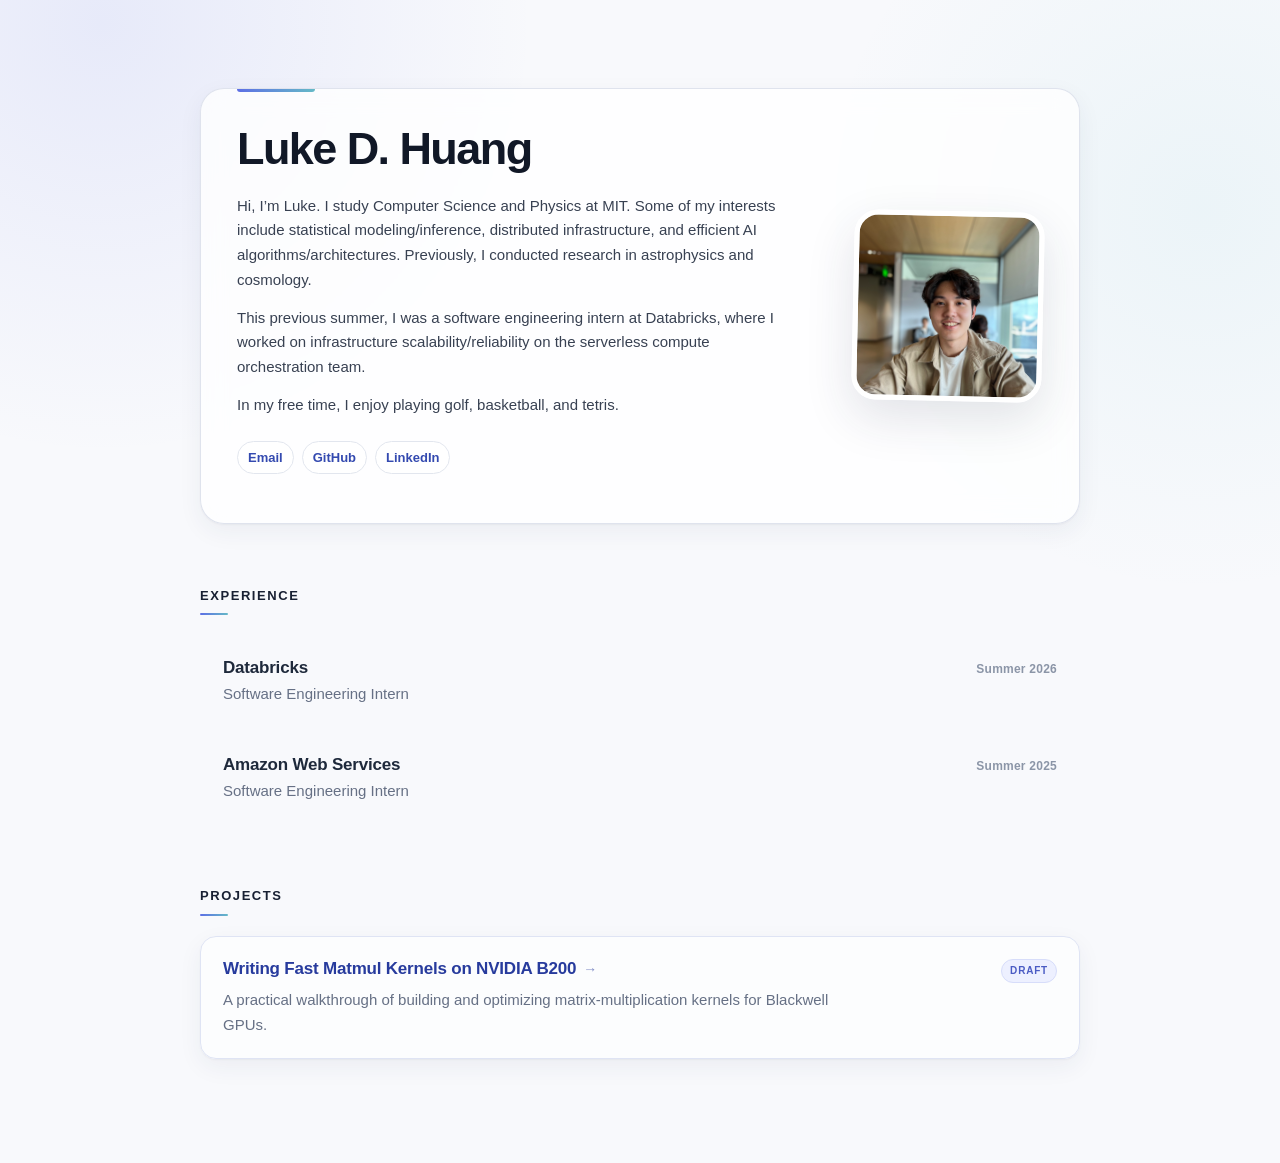
==== index.html @ 39c9af76 "Publish website and B200 matmul blog" ====
<!doctype html>
<html lang="en">
  <head>
    <meta charset="utf-8">
    <meta name="viewport" content="width=device-width, initial-scale=1">
    <meta name="description" content="Luke D. Huang is a Computer Science and Physics student at MIT interested in efficient AI systems, reinforcement learning, and distributed infrastructure.">
    <meta property="og:title" content="Luke D. Huang">
    <meta property="og:description" content="MIT Computer Science and Physics student interested in efficient AI systems.">
    <meta property="og:type" content="website">
    <meta property="og:image" content="assets/luke-huang.jpg">
    <title>Luke D. Huang</title>
    <link rel="icon" href="assets/favicon.svg" type="image/svg+xml">
    <link rel="stylesheet" href="styles.css">
    <script type="application/ld+json">
      {
        "@context": "https://schema.org",
        "@type": "Person",
        "name": "Luke D. Huang",
        "url": "https://lukehuang33.github.io/",
        "image": "https://lukehuang33.github.io/assets/luke-huang.jpg",
        "email": "mailto:ldhuang@mit.edu",
        "affiliation": {
          "@type": "CollegeOrUniversity",
          "name": "Massachusetts Institute of Technology"
        },
        "sameAs": [
          "https://github.com/lukehuang33",
          "https://www.linkedin.com/in/luke-d-huang/"
        ]
      }
    </script>
  </head>
  <body>
    <main class="page">
      <header class="profile">
        <div class="profile-copy">
          <h1>Luke D. Huang</h1>
          <p>
            Hi, I&rsquo;m Luke. I study Computer Science and Physics at MIT. Some of my interests include statistical modeling/inference, distributed infrastructure, and efficient AI algorithms/architectures. Previously, I conducted research in astrophysics and cosmology.
          </p>
          <p>
            This previous summer, I was a software engineering intern at Databricks, where I worked on infrastructure scalability/reliability on the serverless compute orchestration team.
          </p>
          <p>
            In my free time, I enjoy playing golf, basketball, and tetris.
          </p>
          <p class="profile-links">
            <a href="mailto:ldhuang@mit.edu">Email</a>
            <span>/</span>
            <a href="https://github.com/lukehuang33">GitHub</a>
            <span>/</span>
            <a href="https://www.linkedin.com/in/luke-d-huang/">LinkedIn</a>
          </p>
        </div>
        <img class="profile-photo" src="assets/luke-huang.jpg?v=img4291b" alt="Luke D. Huang" width="3024" height="4032">
      </header>

      <section class="experience" aria-labelledby="experience-heading">
        <h2 id="experience-heading">Experience</h2>

        <article class="experience-item">
          <div class="experience-heading">
            <h3>Databricks</h3>
            <span>Summer 2026</span>
          </div>
          <p class="role">Software Engineering Intern</p>
        </article>

        <article class="experience-item">
          <div class="experience-heading">
            <h3>Amazon Web Services</h3>
            <span>Summer 2025</span>
          </div>
          <p class="role">Software Engineering Intern</p>
        </article>

      </section>

      <section class="projects" id="projects" aria-labelledby="projects-heading">
        <h2 id="projects-heading">Projects</h2>

        <article class="project-item">
          <div class="project-heading">
            <h3><a href="blog/b200-matmul-kernels.html">Writing Fast Matmul Kernels on NVIDIA B200</a></h3>
            <span>Draft</span>
          </div>
          <p>A practical walkthrough of building and optimizing matrix-multiplication kernels for Blackwell GPUs.</p>
        </article>
      </section>
    </main>
  </body>
</html>
---- styles.css ----
:root {
  --text: #172033;
  --muted: #667085;
  --subtle: #8b95a7;
  --link: #4059c7;
  --link-hover: #2f46ad;
  --accent: #5d6fe5;
  --accent-soft: #edf0ff;
  --rule: #e2e6ee;
  --paper: #f8f9fc;
  --surface: rgba(255, 255, 255, 0.78);
  --surface-strong: #ffffff;
  --shadow-sm: 0 1px 2px rgba(17, 24, 39, 0.04), 0 8px 24px rgba(38, 48, 79, 0.06);
  --shadow-md: 0 18px 48px rgba(38, 48, 79, 0.13);
  --radius: 16px;
}

* {
  box-sizing: border-box;
}

html {
  scroll-behavior: smooth;
  background: var(--paper);
}

body {
  min-height: 100vh;
  margin: 0;
  background:
    radial-gradient(circle at 8% 2%, rgba(93, 111, 229, 0.11), transparent 27rem),
    radial-gradient(circle at 94% 18%, rgba(88, 186, 200, 0.08), transparent 24rem),
    var(--paper);
  color: var(--text);
  font-family: Inter, ui-sans-serif, -apple-system, BlinkMacSystemFont, "Segoe UI", sans-serif;
  font-size: 15px;
  line-height: 1.65;
  -webkit-font-smoothing: antialiased;
  text-rendering: optimizeLegibility;
}

::selection {
  background: #dfe4ff;
  color: #17245b;
}

a {
  color: var(--link);
  text-decoration: none;
  text-underline-offset: 0.2em;
  transition: color 160ms ease, background-color 160ms ease, transform 160ms ease;
}

a:hover {
  color: var(--link-hover);
}

a:focus-visible {
  border-radius: 4px;
  outline: 3px solid rgba(93, 111, 229, 0.25);
  outline-offset: 3px;
}

.page {
  width: min(880px, calc(100% - 48px));
  margin: 0 auto;
  padding: 88px 0 104px;
}

.profile {
  position: relative;
  display: flex;
  align-items: center;
  gap: 58px;
  padding: 36px;
  overflow: hidden;
  border: 1px solid rgba(218, 223, 234, 0.86);
  border-radius: 24px;
  background: var(--surface);
  box-shadow: var(--shadow-sm);
  backdrop-filter: blur(12px);
}

.profile::before {
  position: absolute;
  top: 0;
  left: 36px;
  width: 78px;
  height: 3px;
  border-radius: 0 0 4px 4px;
  background: linear-gradient(90deg, var(--accent), #65b9c7);
  content: "";
}

.profile-copy {
  position: relative;
  z-index: 1;
  flex: 1;
  min-width: 0;
}

h1 {
  margin: 0 0 20px;
  color: #111827;
  font-size: clamp(34px, 5vw, 45px);
  font-weight: 680;
  letter-spacing: -0.035em;
  line-height: 1.08;
}

.profile p {
  margin: 0 0 13px;
  color: #384152;
}

.profile-links {
  display: flex;
  align-items: center;
  flex-wrap: wrap;
  gap: 8px;
  margin-top: 23px !important;
}

.profile-links a {
  padding: 5px 10px;
  border: 1px solid var(--rule);
  border-radius: 999px;
  background: rgba(255, 255, 255, 0.62);
  color: #344ab0;
  font-size: 13px;
  font-weight: 600;
}

.profile-links a:hover {
  border-color: #cdd4fa;
  background: var(--accent-soft);
  color: #25399d;
  transform: translateY(-1px);
}

.profile-links span {
  display: none;
}

.profile-photo {
  width: 190px;
  height: 190px;
  flex: 0 0 190px;
  display: block;
  border: 5px solid rgba(255, 255, 255, 0.92);
  border-radius: 24px;
  object-fit: cover;
  object-position: center 30%;
  box-shadow: var(--shadow-md);
  transform: rotate(1.25deg);
}

.experience,
.projects {
  margin-top: 64px;
}

h2 {
  margin: 0 0 20px;
  color: #182033;
  font-size: 13px;
  font-weight: 750;
  letter-spacing: 0.12em;
  line-height: 1.25;
  text-transform: uppercase;
}

h2::after {
  width: 28px;
  height: 2px;
  margin: 9px 0 0;
  display: block;
  border-radius: 999px;
  background: linear-gradient(90deg, var(--accent), #65b9c7);
  content: "";
}

.experience-item,
.project-item {
  padding: 20px 22px;
  border: 1px solid transparent;
  border-radius: var(--radius);
  transition: border-color 180ms ease, background-color 180ms ease, box-shadow 180ms ease, transform 180ms ease;
}

.experience-item + .experience-item {
  margin-top: 4px;
}

.experience-item:hover,
.project-item:hover {
  border-color: #e2e6f2;
  background: rgba(255, 255, 255, 0.7);
  box-shadow: var(--shadow-sm);
  transform: translateY(-2px);
}

.experience-heading,
.project-heading {
  display: flex;
  align-items: baseline;
  justify-content: space-between;
  gap: 24px;
}

.experience-heading h3,
.project-heading h3 {
  margin: 0;
  color: #1e293b;
  font-size: 17px;
  font-weight: 650;
  letter-spacing: -0.012em;
  line-height: 1.4;
}

.experience-heading span,
.project-heading span {
  flex: 0 0 auto;
  color: var(--subtle);
  font-size: 12px;
  font-weight: 550;
  letter-spacing: 0.02em;
}

.experience-item p,
.project-item p {
  margin: 5px 0 0;
}

.experience-item .role {
  margin-top: 2px;
  color: var(--muted);
}

.project-item {
  position: relative;
  border-color: #dfe4f4;
  background: rgba(255, 255, 255, 0.68);
  box-shadow: var(--shadow-sm);
}

.project-heading h3 a {
  color: #273b9d;
}

.project-heading h3 a::after {
  margin-left: 7px;
  content: "\2192";
  font-size: 0.82em;
  opacity: 0.58;
}

.project-heading span {
  padding: 3px 8px;
  border: 1px solid #d7ddfa;
  border-radius: 999px;
  background: var(--accent-soft);
  color: #4b5cc4;
  font-size: 10px;
  font-weight: 700;
  letter-spacing: 0.08em;
  text-transform: uppercase;
}

.project-item p {
  max-width: 650px;
  color: var(--muted);
}

@media (max-width: 680px) {
  .page {
    width: min(100% - 32px, 540px);
    padding: 40px 0 72px;
  }

  .profile {
    align-items: flex-start;
    gap: 24px;
    padding: 26px;
  }

  .profile::before {
    left: 26px;
  }

  .profile-photo {
    width: 128px;
    height: 128px;
    flex-basis: 128px;
    border-radius: 18px;
  }

  h1 {
    font-size: 33px;
  }

  .experience,
  .projects {
    margin-top: 50px;
  }
}

@media (max-width: 500px) {
  .profile {
    flex-direction: column-reverse;
  }

  .profile-photo {
    width: 136px;
    height: 136px;
  }

  .experience-item,
  .project-item {
    padding: 17px 15px;
  }

  .experience-heading,
  .project-heading {
    display: block;
  }

  .experience-heading span,
  .project-heading span {
    width: fit-content;
    margin-top: 5px;
    display: block;
  }
}

@media (prefers-reduced-motion: reduce) {
  html {
    scroll-behavior: auto;
  }

  *,
  *::before,
  *::after {
    transition-duration: 0.01ms !important;
  }
}
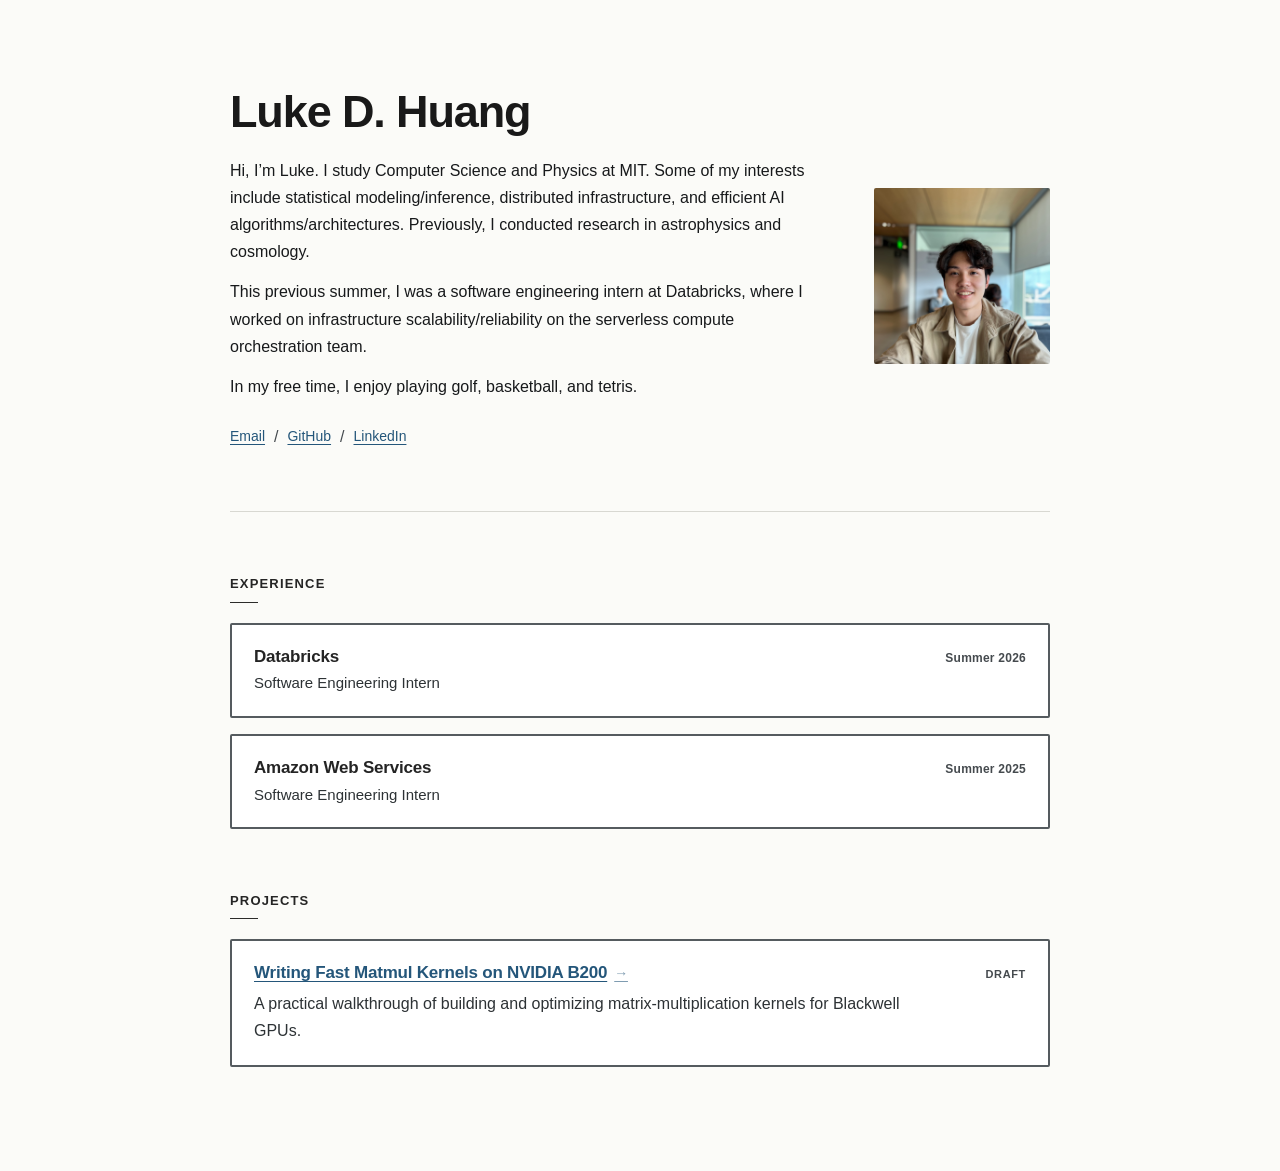
==== commit 28f5d098: "Refresh site and matmul blog design" ====
--- a/index.html
+++ b/index.html
@@ -10,7 +10,7 @@
     <meta property="og:image" content="assets/luke-huang.jpg">
     <title>Luke D. Huang</title>
     <link rel="icon" href="assets/favicon.svg" type="image/svg+xml">
-    <link rel="stylesheet" href="styles.css">
+    <link rel="stylesheet" href="styles.css?v=4">
     <script type="application/ld+json">
       {
         "@context": "https://schema.org",
--- a/styles.css
+++ b/styles.css
@@ -1,18 +1,20 @@
 :root {
-  --text: #172033;
-  --muted: #667085;
-  --subtle: #8b95a7;
-  --link: #4059c7;
-  --link-hover: #2f46ad;
-  --accent: #5d6fe5;
-  --accent-soft: #edf0ff;
-  --rule: #e2e6ee;
-  --paper: #f8f9fc;
-  --surface: rgba(255, 255, 255, 0.78);
+  --text: #111315;
+  --muted: #303438;
+  --subtle: #454a4e;
+  --link: #24567a;
+  --link-hover: #123b59;
+  --accent: #2c2c2a;
+  --accent-soft: #f0f0ec;
+  --rule: #d8d8d2;
+  --paper: #fbfbf8;
+  --surface: #ffffff;
   --surface-strong: #ffffff;
-  --shadow-sm: 0 1px 2px rgba(17, 24, 39, 0.04), 0 8px 24px rgba(38, 48, 79, 0.06);
-  --shadow-md: 0 18px 48px rgba(38, 48, 79, 0.13);
-  --radius: 16px;
+  --shadow-sm: none;
+  --shadow-md: none;
+  --radius: 2px;
+  --font-body: "Avenir Next", Avenir, "Segoe UI", sans-serif;
+  --font-ui: "Avenir Next", Avenir, "Segoe UI", sans-serif;
 }
 
 * {
@@ -27,28 +29,27 @@
 body {
   min-height: 100vh;
   margin: 0;
-  background:
-    radial-gradient(circle at 8% 2%, rgba(93, 111, 229, 0.11), transparent 27rem),
-    radial-gradient(circle at 94% 18%, rgba(88, 186, 200, 0.08), transparent 24rem),
-    var(--paper);
+  background: var(--paper);
   color: var(--text);
-  font-family: Inter, ui-sans-serif, -apple-system, BlinkMacSystemFont, "Segoe UI", sans-serif;
-  font-size: 15px;
-  line-height: 1.65;
-  -webkit-font-smoothing: antialiased;
+  font-family: var(--font-body);
+  font-size: 16px;
+  font-weight: 400;
+  line-height: 1.7;
+  -webkit-font-smoothing: auto;
   text-rendering: optimizeLegibility;
 }
 
 ::selection {
-  background: #dfe4ff;
-  color: #17245b;
+  background: #dbe5eb;
+  color: #172a36;
 }
 
 a {
   color: var(--link);
-  text-decoration: none;
+  text-decoration: underline;
+  text-decoration-thickness: 1px;
   text-underline-offset: 0.2em;
-  transition: color 160ms ease, background-color 160ms ease, transform 160ms ease;
+  transition: color 140ms ease;
 }
 
 a:hover {
@@ -56,40 +57,27 @@
 }
 
 a:focus-visible {
-  border-radius: 4px;
-  outline: 3px solid rgba(93, 111, 229, 0.25);
+  border-radius: 0;
+  outline: 2px solid rgba(36, 86, 122, 0.35);
   outline-offset: 3px;
 }
 
 .page {
-  width: min(880px, calc(100% - 48px));
+  width: min(820px, calc(100% - 48px));
   margin: 0 auto;
   padding: 88px 0 104px;
 }
 
 .profile {
-  position: relative;
   display: flex;
   align-items: center;
-  gap: 58px;
-  padding: 36px;
-  overflow: hidden;
-  border: 1px solid rgba(218, 223, 234, 0.86);
-  border-radius: 24px;
-  background: var(--surface);
-  box-shadow: var(--shadow-sm);
-  backdrop-filter: blur(12px);
+  gap: 54px;
+  padding: 0 0 48px;
+  border-bottom: 1px solid var(--rule);
 }
 
 .profile::before {
-  position: absolute;
-  top: 0;
-  left: 36px;
-  width: 78px;
-  height: 3px;
-  border-radius: 0 0 4px 4px;
-  background: linear-gradient(90deg, var(--accent), #65b9c7);
-  content: "";
+  display: none;
 }
 
 .profile-copy {
@@ -101,58 +89,60 @@
 
 h1 {
   margin: 0 0 20px;
-  color: #111827;
+  color: #191919;
   font-size: clamp(34px, 5vw, 45px);
-  font-weight: 680;
-  letter-spacing: -0.035em;
+  font-family: var(--font-body);
+  font-weight: 600;
+  letter-spacing: -0.025em;
   line-height: 1.08;
 }
 
 .profile p {
   margin: 0 0 13px;
-  color: #384152;
+  color: #17191b;
 }
 
 .profile-links {
   display: flex;
   align-items: center;
   flex-wrap: wrap;
-  gap: 8px;
+  gap: 0;
   margin-top: 23px !important;
+  font-family: var(--font-ui);
 }
 
 .profile-links a {
-  padding: 5px 10px;
-  border: 1px solid var(--rule);
-  border-radius: 999px;
-  background: rgba(255, 255, 255, 0.62);
-  color: #344ab0;
-  font-size: 13px;
-  font-weight: 600;
+  padding: 0;
+  border: 0;
+  border-radius: 0;
+  background: transparent;
+  color: var(--link);
+  font-size: 14px;
+  font-weight: 500;
 }
 
 .profile-links a:hover {
-  border-color: #cdd4fa;
-  background: var(--accent-soft);
-  color: #25399d;
-  transform: translateY(-1px);
+  background: transparent;
+  color: var(--link-hover);
 }
 
 .profile-links span {
-  display: none;
+  margin: 0 9px;
+  display: inline;
+  color: var(--subtle);
 }
 
 .profile-photo {
-  width: 190px;
-  height: 190px;
-  flex: 0 0 190px;
+  width: 176px;
+  height: 176px;
+  flex: 0 0 176px;
   display: block;
-  border: 5px solid rgba(255, 255, 255, 0.92);
-  border-radius: 24px;
+  border: 0;
+  border-radius: 2px;
   object-fit: cover;
   object-position: center 30%;
-  box-shadow: var(--shadow-md);
-  transform: rotate(1.25deg);
+  box-shadow: none;
+  transform: none;
 }
 
 .experience,
@@ -162,42 +152,46 @@
 
 h2 {
   margin: 0 0 20px;
-  color: #182033;
+  color: #252525;
+  font-family: var(--font-ui);
   font-size: 13px;
   font-weight: 750;
-  letter-spacing: 0.12em;
+  letter-spacing: 0.09em;
   line-height: 1.25;
   text-transform: uppercase;
 }
 
 h2::after {
   width: 28px;
-  height: 2px;
+  height: 1px;
   margin: 9px 0 0;
   display: block;
-  border-radius: 999px;
-  background: linear-gradient(90deg, var(--accent), #65b9c7);
+  border-radius: 0;
+  background: var(--accent);
   content: "";
 }
 
 .experience-item,
 .project-item {
   padding: 20px 22px;
-  border: 1px solid transparent;
-  border-radius: var(--radius);
-  transition: border-color 180ms ease, background-color 180ms ease, box-shadow 180ms ease, transform 180ms ease;
-}
-
-.experience-item + .experience-item {
-  margin-top: 4px;
+  border: 2px solid #555b5f;
+  border-radius: 2px;
+  background: #ffffff;
+  box-shadow: none;
+  transition: border-color 140ms ease;
+}
+
+.experience-item + .experience-item,
+.project-item + .project-item {
+  margin-top: 16px;
 }
 
 .experience-item:hover,
 .project-item:hover {
-  border-color: #e2e6f2;
-  background: rgba(255, 255, 255, 0.7);
-  box-shadow: var(--shadow-sm);
-  transform: translateY(-2px);
+  border-color: #303438;
+  background: #ffffff;
+  box-shadow: none;
+  transform: none;
 }
 
 .experience-heading,
@@ -211,7 +205,8 @@
 .experience-heading h3,
 .project-heading h3 {
   margin: 0;
-  color: #1e293b;
+  color: #242424;
+  font-family: var(--font-ui);
   font-size: 17px;
   font-weight: 650;
   letter-spacing: -0.012em;
@@ -222,6 +217,7 @@
 .project-heading span {
   flex: 0 0 auto;
   color: var(--subtle);
+  font-family: var(--font-ui);
   font-size: 12px;
   font-weight: 550;
   letter-spacing: 0.02em;
@@ -234,18 +230,17 @@
 
 .experience-item .role {
   margin-top: 2px;
-  color: var(--muted);
+  color: #2d3235;
+  font-family: var(--font-ui);
+  font-size: 15px;
 }
 
 .project-item {
   position: relative;
-  border-color: #dfe4f4;
-  background: rgba(255, 255, 255, 0.68);
-  box-shadow: var(--shadow-sm);
 }
 
 .project-heading h3 a {
-  color: #273b9d;
+  color: var(--link);
 }
 
 .project-heading h3 a::after {
@@ -256,20 +251,20 @@
 }
 
 .project-heading span {
-  padding: 3px 8px;
-  border: 1px solid #d7ddfa;
-  border-radius: 999px;
-  background: var(--accent-soft);
-  color: #4b5cc4;
-  font-size: 10px;
-  font-weight: 700;
-  letter-spacing: 0.08em;
+  padding: 0;
+  border: 0;
+  border-radius: 0;
+  background: transparent;
+  color: var(--subtle);
+  font-size: 11px;
+  font-weight: 600;
+  letter-spacing: 0.06em;
   text-transform: uppercase;
 }
 
 .project-item p {
   max-width: 650px;
-  color: var(--muted);
+  color: #2d3235;
 }
 
 @media (max-width: 680px) {
@@ -281,18 +276,19 @@
   .profile {
     align-items: flex-start;
     gap: 24px;
-    padding: 26px;
-  }
-
-  .profile::before {
-    left: 26px;
+    padding: 0 0 38px;
   }
 
   .profile-photo {
     width: 128px;
     height: 128px;
     flex-basis: 128px;
-    border-radius: 18px;
+    border-radius: 2px;
+  }
+
+  .experience-item,
+  .project-item {
+    padding: 17px 18px;
   }
 
   h1 {
@@ -317,7 +313,7 @@
 
   .experience-item,
   .project-item {
-    padding: 17px 15px;
+    padding: 16px;
   }
 
   .experience-heading,
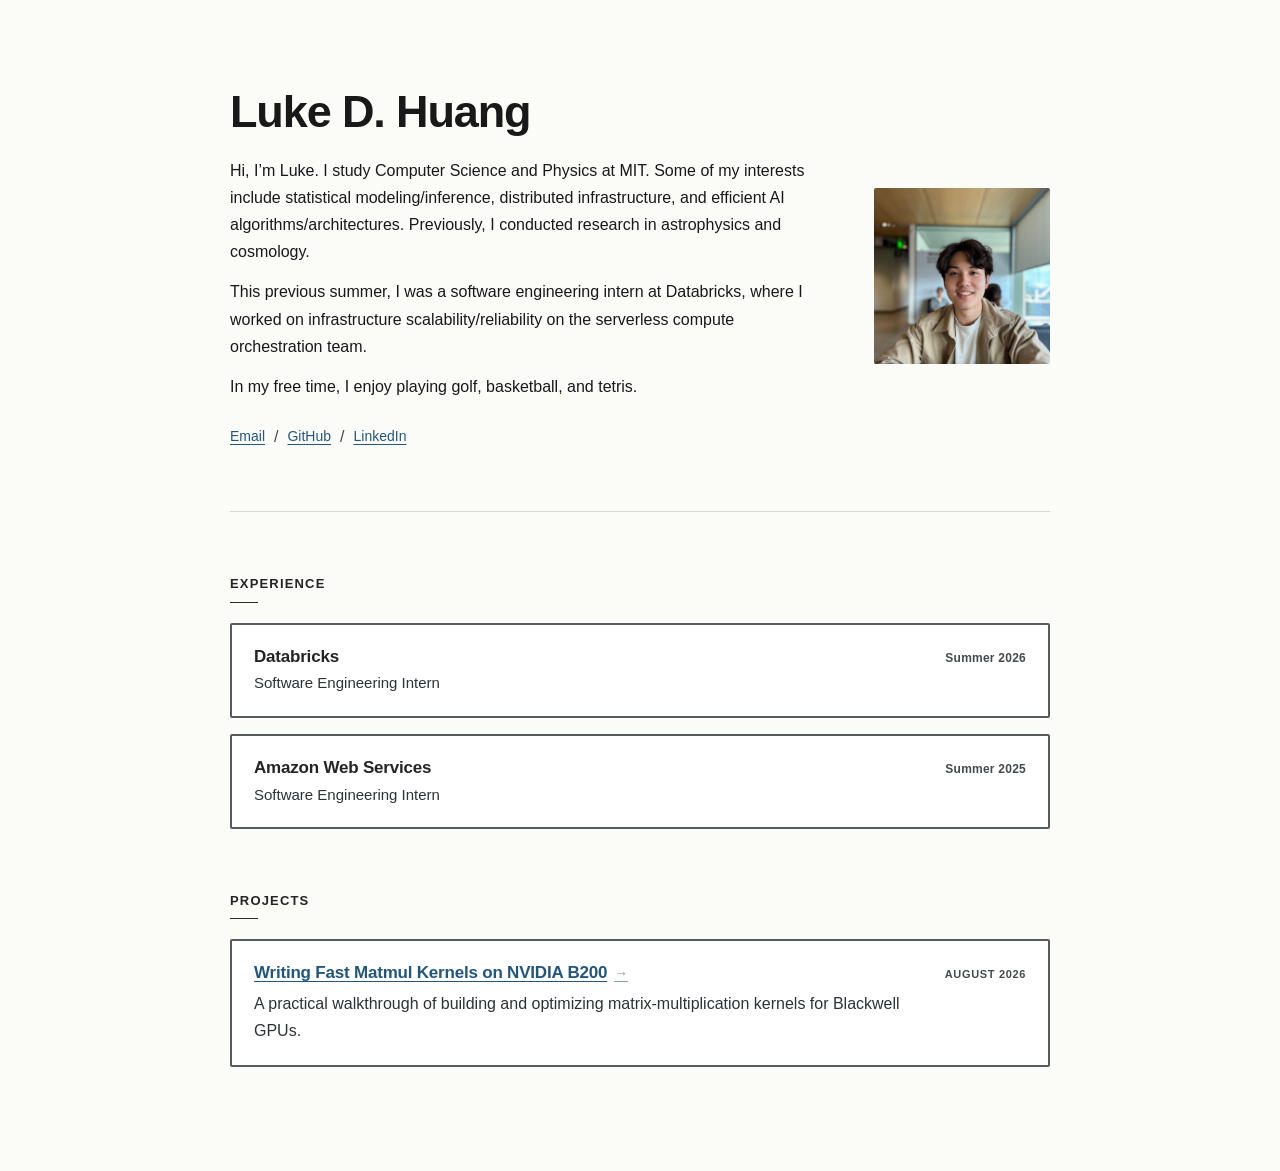
==== commit 8cb765ae: "Publish B200 matmul blog updates" ====
--- a/index.html
+++ b/index.html
@@ -82,7 +82,7 @@
         <article class="project-item">
           <div class="project-heading">
             <h3><a href="blog/b200-matmul-kernels.html">Writing Fast Matmul Kernels on NVIDIA B200</a></h3>
-            <span>Draft</span>
+            <span>August 2026</span>
           </div>
           <p>A practical walkthrough of building and optimizing matrix-multiplication kernels for Blackwell GPUs.</p>
         </article>
